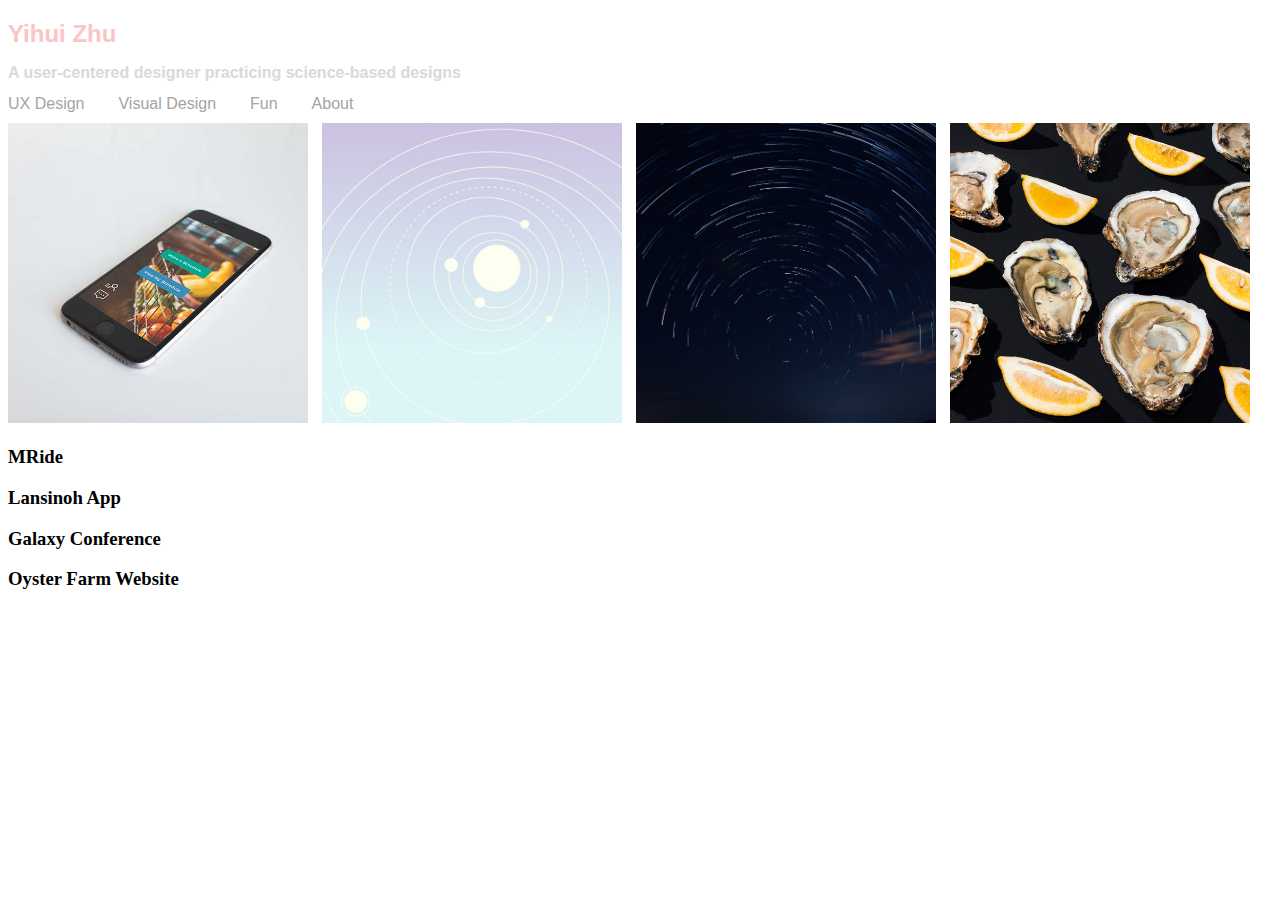
==== index.html @ f1df4e5e "Add files via upload" ====
<!DOCTYPE html>
<html lang="EN">
<head>
	<meta charset ="UTF-8">
	<title>Yihui Zhu</title>
	<link rel='stylesheet' type=text/css href='css/indexstyles.css'>
	<link rel="stylesheet" href="https://use.fontawesome.com/releases/v5.3.1/css/all.css" integrity="sha384-mzrmE5qonljUremFsqc01SB46JvROS7bZs3IO2EmfFsd15uHvIt+Y8vEf7N7fWAU" crossorigin="anonymous">
</head>
<body>
	<header>
		<h1>Yihui Zhu</h1>
		<h2>A user-centered designer practicing science-based designs</h2>
		<nav>
			<a href="index.html">UX Design</a>
			<a href="VisualDesign.html">Visual Design</a>
			<a href="Fun.html">Fun</a>
			<a href="About.html">About</a>
		</nav>
	</header>
	<img src="Assets/Images/MrideBanner.jpg" alt="MrideBanner">
	<img src="Assets/Images/LansinohBanner.jpg" alt="LansinohBanner">
	<img src="Assets/Images/GalaxyBanner.jpg" alt="GalaxyBanner">
	<img src="Assets/Images/OysterFarmBanner.jpg" alt="OysterFarmBanner">
	<h3>MRide</h3>
	<h3>Lansinoh App</h3>
	<h3>Galaxy Conference</h3>
	<h3>Oyster Farm Website</h3>
	<i class="fas fa-kiwi-bird fa-lg"></i>
	<i class="fas fa-kiwi-bird fa-2x"></i>
	<i class="fas fa-kiwi-bird fa-3x"></i>
	<a href="http://www.google.com"><i class="fas fa-kiwi-bird fa-5x"></i></a>
</body>
</html>
---- css/indexstyles.css ----
h1{color: #FCC5C5;
font-size:24px;
font-family: Arial;
margin-top:20px;}
h2{color: #D9D9D9;
font-size:16px;
font-family: Arial;
margin-top: 10px;}
nav a:link{color:#A4A4A4;
text-align: right;
font-size:16px;
font-family: Arial;
text-decoration: none;
margin-right: 30px;
}
nav a:visited{color:#A4A4A4;
	text-align: right;
}
nav a:hover{color:#1C1C1C;
}
img{height:300px;
margin-right:10px;
margin-top:10px;}
a{color:lightblue;}
a.fas:link {color:lightblue;}
/*a.fas: link {color:lightblue;}*/
a.fas:visited {color:lightblue;}
a.fas:hover {color:darkblue;}
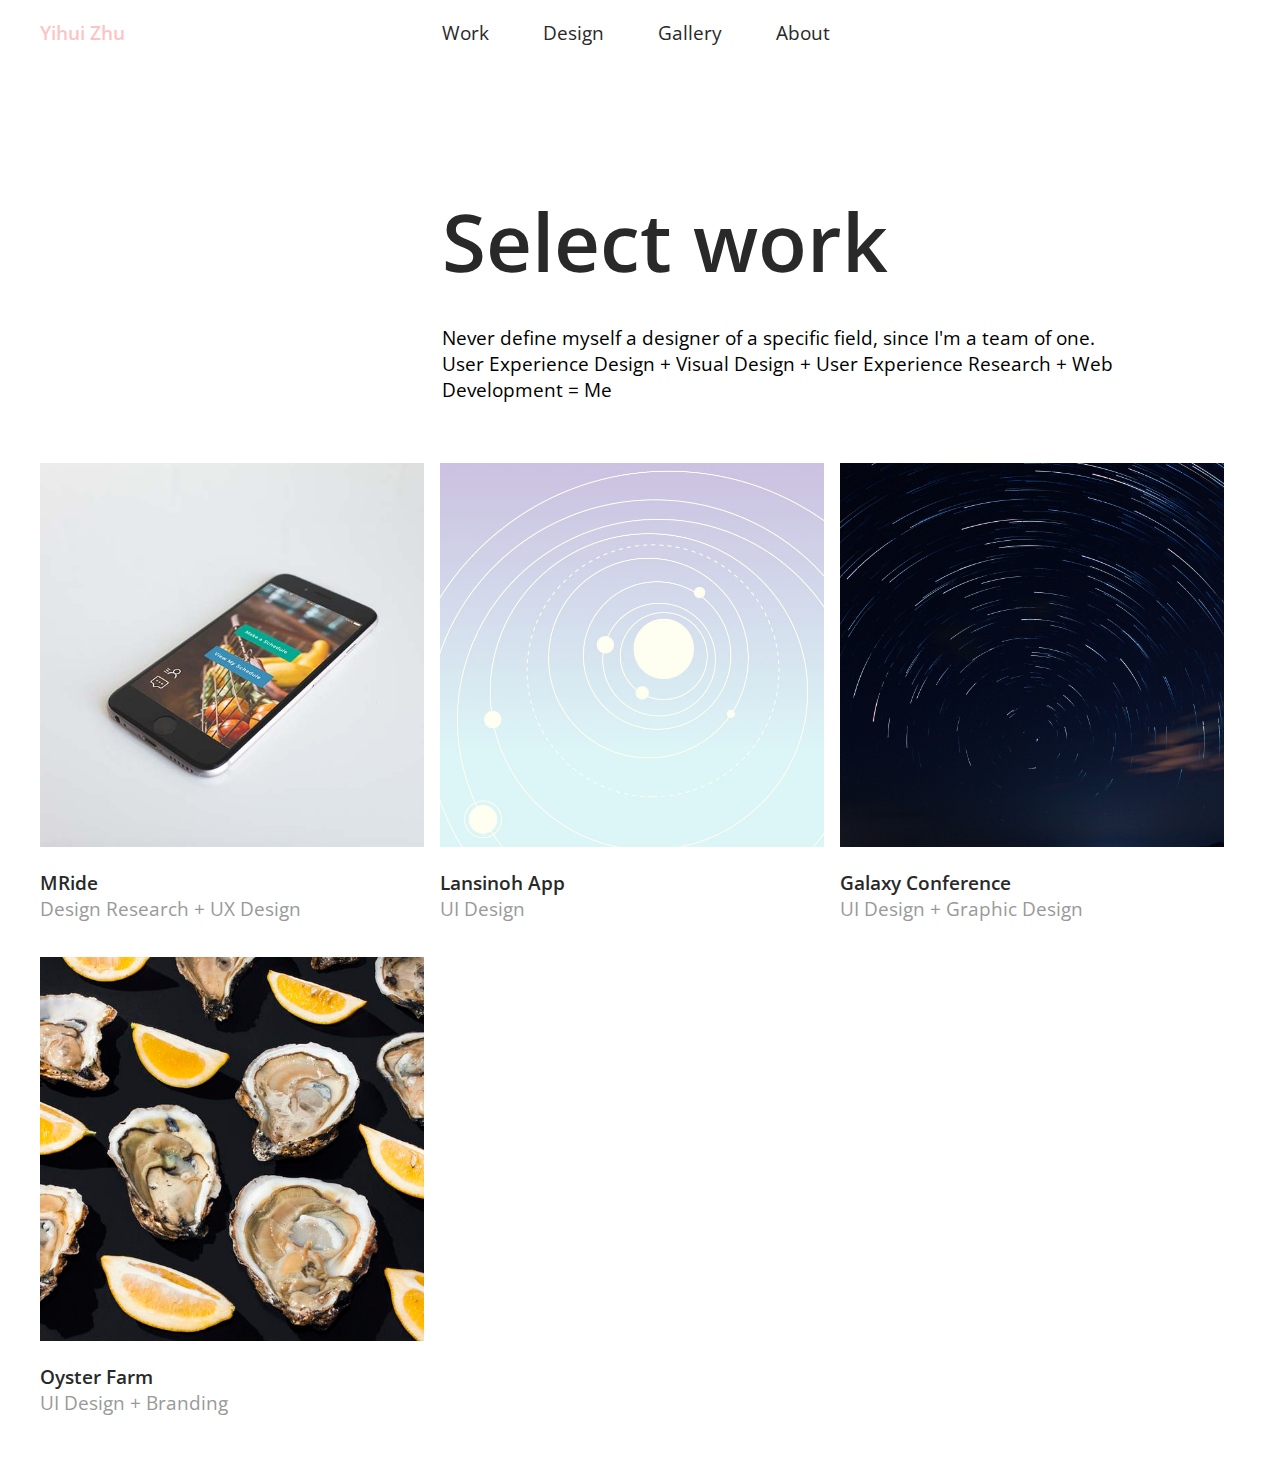
==== commit e781c81b: "Add files via upload" ====
--- a/index.html
+++ b/index.html
@@ -5,29 +5,47 @@
 	<title>Yihui Zhu</title>
 	<link rel='stylesheet' type=text/css href='css/indexstyles.css'>
 	<link rel="stylesheet" href="https://use.fontawesome.com/releases/v5.3.1/css/all.css" integrity="sha384-mzrmE5qonljUremFsqc01SB46JvROS7bZs3IO2EmfFsd15uHvIt+Y8vEf7N7fWAU" crossorigin="anonymous">
+	<link href="https://fonts.googleapis.com/css?family=Open+Sans:300,400,400i,600,700" rel="stylesheet">
+    <meta name="viewport" content="width=device-width, initial-scale=1.0">
 </head>
 <body>
 	<header>
 		<h1>Yihui Zhu</h1>
-		<h2>A user-centered designer practicing science-based designs</h2>
 		<nav>
-			<a href="index.html">UX Design</a>
-			<a href="VisualDesign.html">Visual Design</a>
-			<a href="Fun.html">Fun</a>
-			<a href="About.html">About</a>
+			<a class='nava' href="index.html">Work</a>
+			<a class='nava' href="Design.html">Design</a>
+			<a class='nava' href="Fun.html">Gallery</a>
+			<a class='nava' href="About.html">About</a>
 		</nav>
 	</header>
-	<img src="Assets/Images/MrideBanner.jpg" alt="MrideBanner">
-	<img src="Assets/Images/LansinohBanner.jpg" alt="LansinohBanner">
-	<img src="Assets/Images/GalaxyBanner.jpg" alt="GalaxyBanner">
-	<img src="Assets/Images/OysterFarmBanner.jpg" alt="OysterFarmBanner">
-	<h3>MRide</h3>
-	<h3>Lansinoh App</h3>
-	<h3>Galaxy Conference</h3>
-	<h3>Oyster Farm Website</h3>
-	<i class="fas fa-kiwi-bird fa-lg"></i>
-	<i class="fas fa-kiwi-bird fa-2x"></i>
-	<i class="fas fa-kiwi-bird fa-3x"></i>
-	<a href="http://www.google.com"><i class="fas fa-kiwi-bird fa-5x"></i></a>
+	<div class = 'logopart'>
+		<i class="fas fa-cubes fa-5x"></i>
+		<h2>Select work</h2>
+		<p>Never define myself a designer of a specific field, since I'm a team of one.<br> User Experience Design + Visual Design + User Experience Research + Web Development = Me</p>
+	</div>
+	<div class = 'workbanner'>
+		<div id='MRide' role='main'>
+			<a href="mride.html"><img src='Assets/Images/MrideBanner.jpg' alt="Flower"></a>
+			<!-- <img src="Assets/Images/MrideBanner.jpg" alt="MrideBanner"> -->
+			<h3><a href="mride.html">MRide</a></h3>
+			<h4>Design Research + UX Design</h4>
+		</div>
+		<div>
+			<a href="lansinohapp.html"><img src='Assets/Images/LansinohBanner.jpg' alt="LansinohBanner"></a>
+			<!-- <img src="Assets/Images/LansinohBanner.jpg" alt="LansinohBanner"> -->
+			<h3><a href="lansinohapp.html">Lansinoh App</a></h3>
+			<h4>UI Design</h4>
+		</div>
+		<div>
+			<a href="galaxyconference.html"><img src='Assets/Images/GalaxyBanner.jpg' alt="LansinohBanner"></a>
+			<h3><a href="galaxyconference.html">Galaxy Conference</a></h3>
+			<h4>UI Design + Graphic Design</h4>
+		</div>
+		<div>
+			<a href="oysterfarm.html"><img src='Assets/Images/OysterFarmBanner.jpg' alt="ysterFarmBanner"></a>
+			<h3><a href="oysterfarm.html">Oyster Farm</a></h3>
+			<h4>UI Design + Branding</h4>
+		</div>
+	</div>
 </body>
 </html>
--- a/css/indexstyles.css
+++ b/css/indexstyles.css
@@ -1,28 +1,232 @@
-h1{color: #FCC5C5;
-font-size:24px;
-font-family: Arial;
-margin-top:20px;}
-h2{color: #D9D9D9;
-font-size:16px;
-font-family: Arial;
-margin-top: 10px;}
-nav a:link{color:#A4A4A4;
-text-align: right;
-font-size:16px;
-font-family: Arial;
-text-decoration: none;
-margin-right: 30px;
-}
-nav a:visited{color:#A4A4A4;
-	text-align: right;
-}
-nav a:hover{color:#1C1C1C;
-}
-img{height:300px;
-margin-right:10px;
-margin-top:10px;}
-a{color:lightblue;}
-a.fas:link {color:lightblue;}
-/*a.fas: link {color:lightblue;}*/
-a.fas:visited {color:lightblue;}
-a.fas:hover {color:darkblue;}
+body {
+    display: block;
+    margin-top: 20px;
+    margin-right: 40px;
+    margin-bottom: 20px;
+    margin-left: 40px;
+}
+header{
+	
+	/*grid-template-columns: 80% 20%;*/
+/*	grid-template-rows:200px;*/
+	/*grid-template-rows: 50px 50px 50px 50px;*/
+	margin-bottom: 50px;
+}
+h1{
+		position: absolute;
+		/*grid-column-start: 1;*/
+		/*grid-row-start: 1;
+		grid-row-end: 2;*/
+		margin-top:0px;
+		margin-bottom: 200px;
+		color: #FCC5C5;
+		font-size:16px;
+		font-family: 'Open Sans', sans-serif;
+		font-weight: 600;
+	}
+nav{
+		/*grid-column-start: 2;*/
+		margin-left: 83%;
+		/*display: flex;
+		align-items: flex-start;*/
+		/*grid-template-rows: 50px 50px 50px 50px;*/
+		/*grid-template-rows: 50px 50px 50px 50px;*/
+  	}
+nav a{	
+	 	/*grid-row:1/5;*/
+	 	display: flex;
+		align-items: flex-start;
+  		color: #292929;
+		font-size: 16px;
+		font-family: 'Open Sans', sans-serif;
+		margin-right: 0px;
+		margin-bottom: 20px;
+	}
+nav a:link{
+	text-decoration: none;
+}
+nav a:visited{
+	color:#292929;
+}
+nav a:hover{
+	color:#292929;
+	text-decoration: underline;
+}
+.logopart i {
+	display: none;
+}
+h2{
+
+	color: #292929;
+	font-size: 40px;
+	font-family: 'Open Sans', sans-serif;
+	font-weight: 600;
+	margin-bottom: 30px;
+}
+.logopart p {
+/*	width:100%;
+	margin-bottom: 40px;
+	color: #292929;
+	font-size: 16px;
+	font-family: 'Open Sans', sans-serif;*/
+	display:none;
+}
+img {
+	width:100%;
+	margin: 10px 0px 5px 0px;
+}
+h3{
+		margin-top:14px;
+		margin-bottom:0px;
+		color: #292929;
+		font-size:16px;
+		font-family: 'Open Sans', sans-serif;
+		font-weight: 600;
+	}
+	h3 a:link {
+		color:#292929;
+		text-decoration: none; 
+	}
+	h3 a:visited{
+		color:#292929;
+		text-decoration: none; 
+	}
+	h3 a:hover{
+		color:#292929;
+		text-decoration: underline;
+	}
+	h4{
+		margin-top:0px;
+		color: #999999;
+		font-size:16px;
+		font-family: 'Open Sans', sans-serif;
+		font-weight: 400;
+}
+
+@media screen and (orientation:landscape){
+	header{
+		margin-top:0px;
+		margin-bottom:0px;
+	}
+	nav a{
+		margin-bottom:10px;
+	}
+	h2{
+	margin-top: 0px;
+}
+}
+
+@media only screen and (min-width:600px){
+	 header{
+	  margin-bottom:40px;
+	 }
+	 h1{
+	  font-size:19px;
+	 }
+	 nav{
+	  /*grid-column-start: 2;*/
+	  margin-left: 30%;
+	  display: flex;
+	  flex-direction: row;
+	 }
+	 nav a:link{
+	  font-size:19px;
+	  margin-right: 8%;
+	 }
+	 nav a:visited{
+	  font-size:19px;
+	  margin-right:8%;
+	 }
+	 nav a:hover{
+	  font-size:19px;
+	  margin-right:8%;
+	  color:#292929;
+	  text-decoration: underline;
+	 }
+	.logopart i{
+		display:inline-block;
+		position:absolute;
+		margin-top: 16px;
+	 }
+	 h2{
+	  font-size: 70px;
+	  margin-left:30%;
+	  margin-top: 130px;
+	  margin-bottom: 0px;
+	 }
+	 .logopart p{
+	  display:inline-block;
+	  font-family: 'Open Sans', sans-serif;
+	  font-size:19px;
+	  margin-left:30%;
+	  margin-top: 30px;
+	  margin-right: 10px;
+	  margin-bottom: 50px;
+	 }
+	 .workbanner{
+	  display:grid;
+	  grid-template-columns: 1fr 1fr;
+
+	 }
+	 img{
+	  width:96%;
+	  margin-right:10px;
+	  margin-top:10px;
+	 }
+	 .workbanner > div + a{
+	  width:30vw;
+	 }
+	 h3{
+	  font-size:19px;
+	 }
+	 h3 a:link {
+	  color:#292929;
+	 }
+	 h3 a:visited{
+	  color:#292929;
+	  text-decoration: none; 
+	 }
+	 h3 a:hover{
+	  color:#292929;
+	  text-decoration: underline;
+	 }
+	 h4{
+	  font-size:19px;
+	 }
+	}
+
+@media screen and (min-width: 992px){
+	 nav{
+	  /*grid-column-start: 2;*/
+	  margin-left: 33.5%;
+	  display: flex;
+	  flex-direction: row;
+	 }
+	 nav a:link{
+	  font-size:19px;
+	  margin-right: 54px;
+	 }
+	 nav a:visited{
+	  font-size:19px;
+	  margin-right: 54px;
+	 }
+	 nav a:hover{
+	  font-size:19px;
+	  margin-right: 54px;
+	  color:#292929;
+	  text-decoration: underline;
+	 }
+	 h2{
+		margin-left:33.5%;
+	 	 font-size:80px;
+	 }
+	 .logopart p{
+	 	 margin-left:33.5%;
+	 }
+	 .workbanner{
+	  display:grid;
+	  grid-template-columns: 1fr 1fr 1fr;
+
+	 }
+
+}
